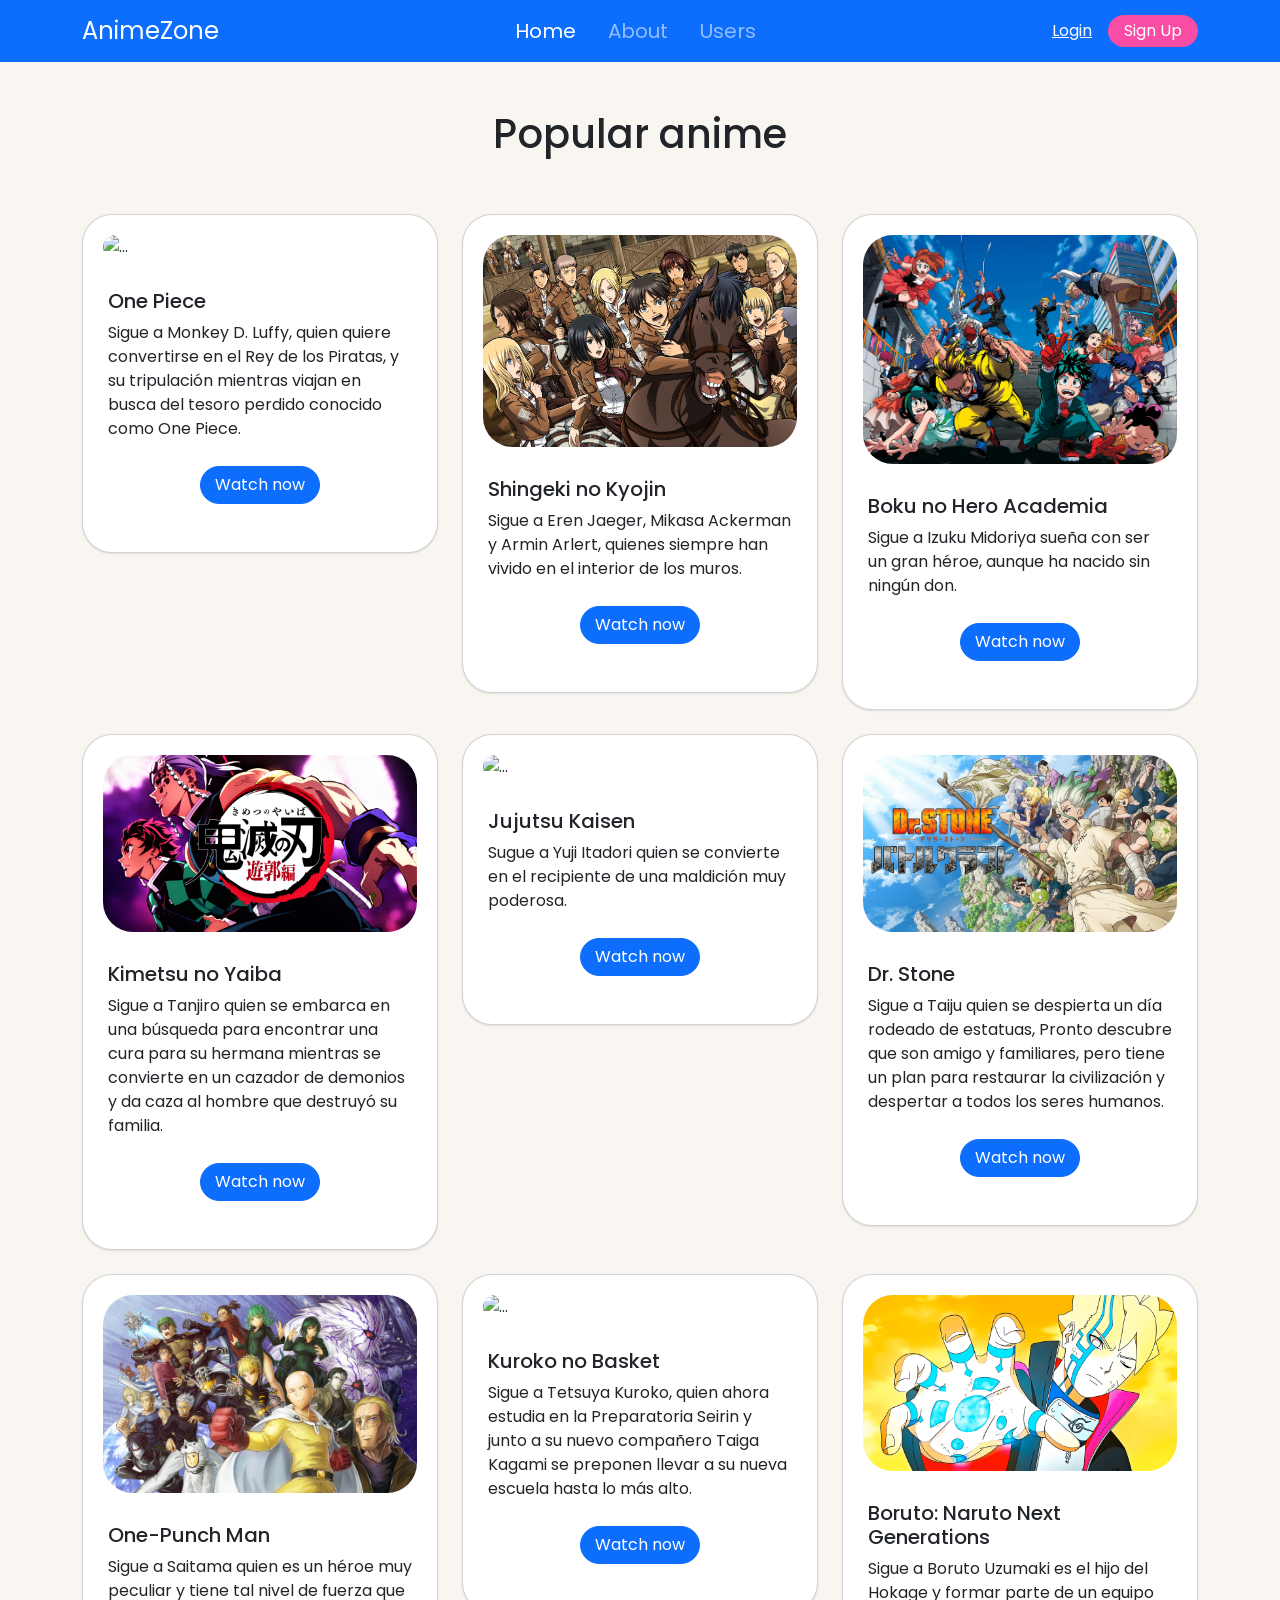
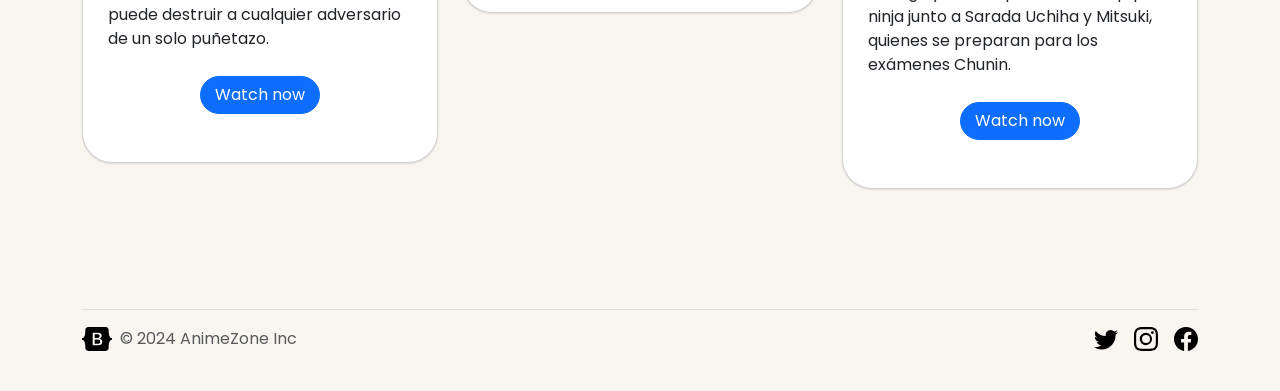
==== popular.html @ 5cd8377d "Sitio Web Responsive con temática libre con bootstrap" ====
<!DOCTYPE html>
<html lang="en">
<head>
    <meta charset="UTF-8">
    <meta name="viewport" content="width=device-width, initial-scale=1.0">
    <meta http-equiv="X-UA-Compatible" content="IE=edge"/>
    <link href="https://cdn.jsdelivr.net/npm/bootstrap@5.3.3/dist/css/bootstrap.min.css" rel="stylesheet" integrity="sha384-QWTKZyjpPEjISv5WaRU9OFeRpok6YctnYmDr5pNlyT2bRjXh0JMhjY6hW+ALEwIH" crossorigin="anonymous">
    <title>AnimeZone</title>
    <link rel="icon" type="image/x-icon" href="img/favicon.png">
    <link rel="stylesheet" href="css/style.css">
</head>
<body>
    <!--Navbar/Header-->
    <nav class="navbar navbar-expand-lg navbar-dark bg-primary">
        <div class="container">
            <!--Logo-->
          <a class="navbar-brand fs-4" href="index.html">AnimeZone</a>
          <!--Togle btn-->
          <button class="navbar-toggler shadow-none border-0" type="button" data-bs-toggle="offcanvas" data-bs-target="#offcanvasNavbar" aria-controls="offcanvasNavbar" aria-label="Toggle navigation">
            <spanfixed-top class="navbar-toggler-icon"auto></span>
          </button>
          <!--SideBar-->
          <div class="sidebar offcanvas offcanvas-start" tabindex="-1" id="offcanvasNavbar" aria-labelledby="offcanvasNavbarLabel">
            <!--SideBar Header-->
            <div class="offcanvas-header text-white border-bottom">
              <h5 class="offcanvas-title" id="offcanvasNavbarLabel">AnimeZone</h5>
              <button type="button" class="btn-close btn-close-white shadow-none" data-bs-dismiss="offcanvas" aria-label="Close"></button>
            </div>
            <!--SideBar body-->
            <div class="offcanvas-body d-flex flex-column flex-lg-row p-4 p-lg-0">
              <ul class="navbar-nav justify-content-center align-items-center fs-5 flex-grow-1 pe-3">
                <li class="nav-item mx-2">
                  <a class="nav-link active" aria-current="page" href="index.html">Home</a>
                </li>
                <li class="nav-item mx-2">
                  <a class="nav-link" href="about.html">About</a>
                </li>
                  <li class="nav-item mx-2">
                    <a class="nav-link" href="users.html">Users</a>
                  </li>
              </ul>
              <!--Login/Sign up-->
              <div class="d-flex flex-column flex-lg-row justify-content-center align-items-center gap-3">
                <a href="login.html" class="text-white">Login</a>
                <a href="signup.html" class="text-white text-decoration-none px-3 py-1 rounded-4" style="background-color: #f94ca4">Sign Up</a>
              </div>
            </div>
          </div>
        </div>
      </nav>





      <div class="container py-5">
        <h1 class="text-center">Popular anime</h1>
        <div class="row row-cols-1 row-cols-md-3 g-4 py-5">

            <div class="col">
                <div class="card">
                    <img src="./img/1.jpeg" class="card-img-top" alt="...">
                    <div class="card-body">
                        <h5 class="card-title">One Piece</h5>
                        <p class="card-text">Sigue a Monkey D. Luffy, quien quiere convertirse en el Rey de los Piratas, y su tripulación mientras viajan en busca del tesoro perdido conocido como One Piece.</p>
                    </div>
                    <div class="mb-5 d-flex justify-content-around">
                        <button class="btn btn-primary">Watch now</button>
                    </div>
                </div>
            </div>

            <div class="col">
                <div class="card">
                    <img src="./img/2.jpg" class="card-img-top" alt="...">
                    <div class="card-body">
                        <h5 class="card-title">Shingeki no Kyojin</h5>
                        <p class="card-text">Sigue a Eren Jaeger, Mikasa Ackerman y Armin Arlert, quienes siempre han vivido en el interior de los muros.</p>
                    </div>
                    <div class="mb-5 d-flex justify-content-around">
                        <button class="btn btn-primary">Watch now</button>
                    </div>
                </div>
            </div>

            <div class="col">
                <div class="card">
                    <img src="./img/3.jpg" class="card-img-top" alt="...">
                    <div class="card-body">
                        <h5 class="card-title">Boku no Hero Academia</h5>
                        <p class="card-text">Sigue a Izuku Midoriya sueña con ser un gran héroe, aunque ha nacido sin ningún don.</p>
                    </div>
                    <div class="mb-5 d-flex justify-content-around">
                        <button class="btn btn-primary">Watch now</button>
                    </div>
                </div>
            </div>

            <div class="col">
                <div class="card">
                    <img src="./img/4.png" class="card-img-top" alt="...">
                    <div class="card-body">
                        <h5 class="card-title">Kimetsu no Yaiba</h5>
                        <p class="card-text">Sigue a Tanjiro quien se embarca en una búsqueda para encontrar una cura para su hermana mientras se convierte en un cazador de demonios y da caza al hombre que destruyó su familia.</p>
                    </div>
                    <div class="mb-5 d-flex justify-content-around">
                        <button class="btn btn-primary">Watch now</button>
                    </div>
                </div>
            </div>

            <div class="col">
                <div class="card">
                    <img src="./img/5.jpeg" class="card-img-top" alt="...">
                    <div class="card-body">
                        <h5 class="card-title">Jujutsu Kaisen</h5>
                        <p class="card-text">Sugue a Yuji Itadori quien se convierte en el recipiente de una maldición muy poderosa.</p>
                    </div>
                    <div class="mb-5 d-flex justify-content-around">
                        <button class="btn btn-primary">Watch now</button>
                    </div>
                </div>
            </div>

            <div class="col">
                <div class="card">
                    <img src="./img/6.jpeg" class="card-img-top" alt="...">
                    <div class="card-body">
                        <h5 class="card-title">Dr. Stone</h5>
                        <p class="card-text">Sigue a Taiju quien se despierta un día rodeado de estatuas, Pronto descubre que son amigo y familiares, pero tiene un plan para restaurar la civilización y despertar a todos los seres humanos. </p>
                    </div>
                    <div class="mb-5 d-flex justify-content-around">
                        <button class="btn btn-primary">Watch now</button>
                    </div>
                </div>
            </div>

            <div class="col">
              <div class="card">
                  <img src="./img/7.png" class="card-img-top" alt="...">
                  <div class="card-body">
                      <h5 class="card-title">One-Punch Man</h5>
                      <p class="card-text">Sigue a Saitama quien es un héroe muy peculiar y tiene tal nivel de fuerza que puede destruir a cualquier adversario de un solo puñetazo.  </p>
                  </div>
                  <div class="mb-5 d-flex justify-content-around">
                      <button class="btn btn-primary">Watch now</button>
                  </div>
              </div>
          </div>

          <div class="col">
            <div class="card">
                <img src="./img/8.png" class="card-img-top" alt="...">
                <div class="card-body">
                    <h5 class="card-title">Kuroko no Basket</h5>
                    <p class="card-text">Sigue a Tetsuya Kuroko, quien ahora estudia en la Preparatoria Seirin y junto a su nuevo compañero Taiga Kagami se preponen llevar a su nueva escuela hasta lo más alto. </p>
                </div>
                <div class="mb-5 d-flex justify-content-around">
                    <button class="btn btn-primary">Watch now</button>
                </div>
            </div>
        </div>

        <div class="col">
          <div class="card">
              <img src="./img/9.png" class="card-img-top" alt="...">
              <div class="card-body">
                  <h5 class="card-title">Boruto: Naruto Next Generations</h5>
                  <p class="card-text">Sigue a Boruto Uzumaki es el hijo del Hokage y formar parte de un equipo ninja junto a Sarada Uchiha y Mitsuki, quienes se preparan para los exámenes Chunin.  </p>
              </div>
              <div class="mb-5 d-flex justify-content-around">
                  <button class="btn btn-primary">Watch now</button>
              </div>
          </div>
      </div>


        </div>
    </div>







      <!--Footer-->   
<svg xmlns="http://www.w3.org/2000/svg" style="display: none;">
    <symbol id="bootstrap" viewBox="0 0 118 94">
      <title>AnimeZone</title>
      <path fill-rule="evenodd" clip-rule="evenodd" d="M24.509 0c-6.733 0-11.715 5.893-11.492 12.284.214 6.14-.064 14.092-2.066 20.577C8.943 39.365 5.547 43.485 0 44.014v5.972c5.547.529 8.943 4.649 10.951 11.153 2.002 6.485 2.28 14.437 2.066 20.577C12.794 88.106 17.776 94 24.51 94H93.5c6.733 0 11.714-5.893 11.491-12.284-.214-6.14.064-14.092 2.066-20.577 2.009-6.504 5.396-10.624 10.943-11.153v-5.972c-5.547-.529-8.934-4.649-10.943-11.153-2.002-6.484-2.28-14.437-2.066-20.577C105.214 5.894 100.233 0 93.5 0H24.508zM80 57.863C80 66.663 73.436 72 62.543 72H44a2 2 0 01-2-2V24a2 2 0 012-2h18.437c9.083 0 15.044 4.92 15.044 12.474 0 5.302-4.01 10.049-9.119 10.88v.277C75.317 46.394 80 51.21 80 57.863zM60.521 28.34H49.948v14.934h8.905c6.884 0 10.68-2.772 10.68-7.727 0-4.643-3.264-7.207-9.012-7.207zM49.948 49.2v16.458H60.91c7.167 0 10.964-2.876 10.964-8.281 0-5.406-3.903-8.178-11.425-8.178H49.948z"></path>
    </symbol>
    <symbol id="facebook" viewBox="0 0 16 16">
      <path d="M16 8.049c0-4.446-3.582-8.05-8-8.05C3.58 0-.002 3.603-.002 8.05c0 4.017 2.926 7.347 6.75 7.951v-5.625h-2.03V8.05H6.75V6.275c0-2.017 1.195-3.131 3.022-3.131.876 0 1.791.157 1.791.157v1.98h-1.009c-.993 0-1.303.621-1.303 1.258v1.51h2.218l-.354 2.326H9.25V16c3.824-.604 6.75-3.934 6.75-7.951z"/>
    </symbol>
    <symbol id="instagram" viewBox="0 0 16 16">
        <path d="M8 0C5.829 0 5.556.01 4.703.048 3.85.088 3.269.222 2.76.42a3.917 3.917 0 0 0-1.417.923A3.927 3.927 0 0 0 .42 2.76C.222 3.268.087 3.85.048 4.7.01 5.555 0 5.827 0 8.001c0 2.172.01 2.444.048 3.297.04.852.174 1.433.372 1.942.205.526.478.972.923 1.417.444.445.89.719 1.416.923.51.198 1.09.333 1.942.372C5.555 15.99 5.827 16 8 16s2.444-.01 3.298-.048c.851-.04 1.434-.174 1.943-.372a3.916 3.916 0 0 0 1.416-.923c.445-.445.718-.891.923-1.417.197-.509.332-1.09.372-1.942C15.99 10.445 16 10.173 16 8s-.01-2.445-.048-3.299c-.04-.851-.175-1.433-.372-1.941a3.926 3.926 0 0 0-.923-1.417A3.911 3.911 0 0 0 13.24.42c-.51-.198-1.092-.333-1.943-.372C10.443.01 10.172 0 7.998 0h.003zm-.717 1.442h.718c2.136 0 2.389.007 3.232.046.78.035 1.204.166 1.486.275.373.145.64.319.92.599.28.28.453.546.598.92.11.281.24.705.275 1.485.039.843.047 1.096.047 3.231s-.008 2.389-.047 3.232c-.035.78-.166 1.203-.275 1.485a2.47 2.47 0 0 1-.599.919c-.28.28-.546.453-.92.598-.28.11-.704.24-1.485.276-.843.038-1.096.047-3.232.047s-2.39-.009-3.233-.047c-.78-.036-1.203-.166-1.485-.276a2.478 2.478 0 0 1-.92-.598 2.48 2.48 0 0 1-.6-.92c-.109-.281-.24-.705-.275-1.485-.038-.843-.046-1.096-.046-3.233 0-2.136.008-2.388.046-3.231.036-.78.166-1.204.276-1.486.145-.373.319-.64.599-.92.28-.28.546-.453.92-.598.282-.11.705-.24 1.485-.276.738-.034 1.024-.044 2.515-.045v.002zm4.988 1.328a.96.96 0 1 0 0 1.92.96.96 0 0 0 0-1.92zm-4.27 1.122a4.109 4.109 0 1 0 0 8.217 4.109 4.109 0 0 0 0-8.217zm0 1.441a2.667 2.667 0 1 1 0 5.334 2.667 2.667 0 0 1 0-5.334z"/>
    </symbol>
    <symbol id="twitter" viewBox="0 0 16 16">
      <path d="M5.026 15c6.038 0 9.341-5.003 9.341-9.334 0-.14 0-.282-.006-.422A6.685 6.685 0 0 0 16 3.542a6.658 6.658 0 0 1-1.889.518 3.301 3.301 0 0 0 1.447-1.817 6.533 6.533 0 0 1-2.087.793A3.286 3.286 0 0 0 7.875 6.03a9.325 9.325 0 0 1-6.767-3.429 3.289 3.289 0 0 0 1.018 4.382A3.323 3.323 0 0 1 .64 6.575v.045a3.288 3.288 0 0 0 2.632 3.218 3.203 3.203 0 0 1-.865.115 3.23 3.23 0 0 1-.614-.057 3.283 3.283 0 0 0 3.067 2.277A6.588 6.588 0 0 1 .78 13.58a6.32 6.32 0 0 1-.78-.045A9.344 9.344 0 0 0 5.026 15z"/>
    </symbol>
  </svg>
  
  <div class="b-example-divider"></div>
  
  <div class="container">
    <footer class="d-flex flex-wrap justify-content-between align-items-center py-3 my-4 border-top">
      <div class="col-md-4 d-flex align-items-center">
        <a href="/" class="mb-3 me-2 mb-md-0 text-muted text-decoration-none lh-1">
          <svg class="bi" width="30" height="24"><use xlink:href="#bootstrap"/></svg>
        </a>
        <span class="mb-3 mb-md-0 text-muted">&copy; 2024 AnimeZone Inc</span>
      </div>
  
      <ul class="nav col-md-4 justify-content-end list-unstyled d-flex">
        <li class="ms-3"><a class="text-muted" href="#"><svg class="bi" width="24" height="24"><use xlink:href="#twitter"/></svg></a></li>
        <li class="ms-3"><a class="text-muted" href="#"><svg class="bi" width="24" height="24"><use xlink:href="#instagram"/></svg></a></li>
        <li class="ms-3"><a class="text-muted" href="#"><svg class="bi" width="24" height="24"><use xlink:href="#facebook"/></svg></a></li>
      </ul>
    </footer>
  </div>
  
    </footer>
  </div>
  
  
      <script src="/docs/5.2/dist/js/bootstrap.bundle.min.js" integrity="sha384-kenU1KFdBIe4zVF0s0G1M5b4hcpxyD9F7jL+jjXkk+Q2h455rYXK/7HAuoJl+0I4" crossorigin="anonymous"></script>
  

      
</body>
<script src="https://cdn.jsdelivr.net/npm/bootstrap@5.3.3/dist/js/bootstrap.bundle.min.js" integrity="sha384-YvpcrYf0tY3lHB60NNkmXc5s9fDVZLESaAA55NDzOxhy9GkcIdslK1eN7N6jIeHz" crossorigin="anonymous"></script>
</html>
---- css/style.css ----
/* POPPINS FONT */
@import url('https://fonts.googleapis.com/css2?family=Poppins:wght@400;500;600;700&display=swap');
*{
    font-family: 'Poppins', sans-serif;
}

/*Index*/
@media (max-width: 991px){
    .sidebar{
        background-color: rgba(255, 255, 255, 0.20);
        backdrop-filter: blur(5px);
    }
}

.card-img-top{
    border-radius: 50px;
    padding: 20px;
}
.card{
    border-radius: 30px;
    box-shadow: rgba(0, 0, 0, 0.1) 0px 1px 2px 0px;
}
.card-body{
    padding: 25px;
    margin-top: -15px;
}
.btn-primary{
    border-radius: 50px;
    width: 120px;
}
.btn-primary:hover{
    background-color: black;
    border: none;
}
h3,h5{
    color: rgb(0, 91, 228);
}



/*Register*/

.side-imagen{
    background-image: url("../img/registro.jpeg");
    background-position: center;
    background-size: cover;
    background-repeat: no-repeat;
    border-radius: 10px 0 0 10px;
    position: relative;
}



/*about*/

*{
    padding: 0;
    margin: 0;
    box-sizing: border-box;
}
body{
        background-color: #f9f6f2;
}
.card-img-top{
    border-radius: 50px;
    padding: 20px;
}
.card{
    border-radius: 30px;
    box-shadow: rgba(0, 0, 0, 0.1) 0px 1px 2px 0px;
}
.card-body{
    padding: 25px;
    margin-top: -15px;
}
.btn-primary{
    border-radius: 50px;
    width: 120px;
}
.btn-primary:hover{
    background-color: black;
    border: none;
}
h3,h5{
    color: rgb(0, 91, 228);
}
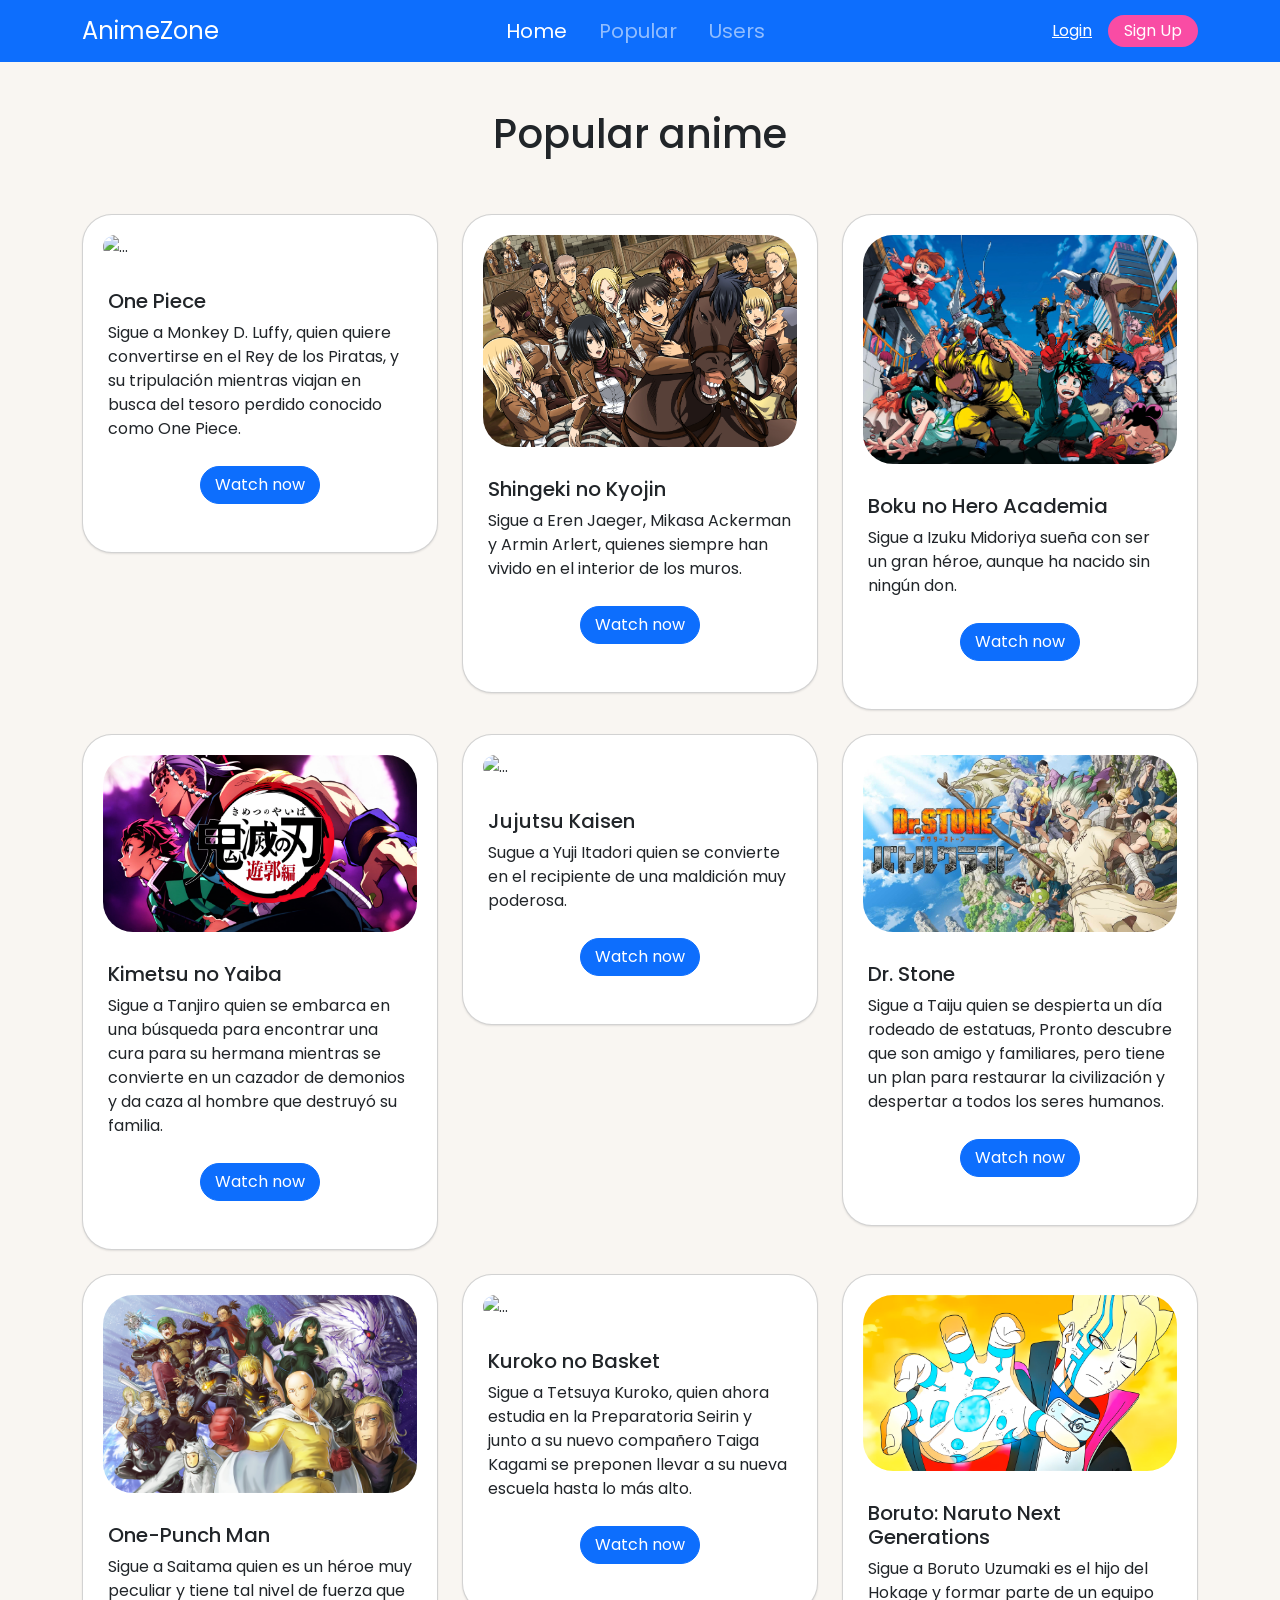
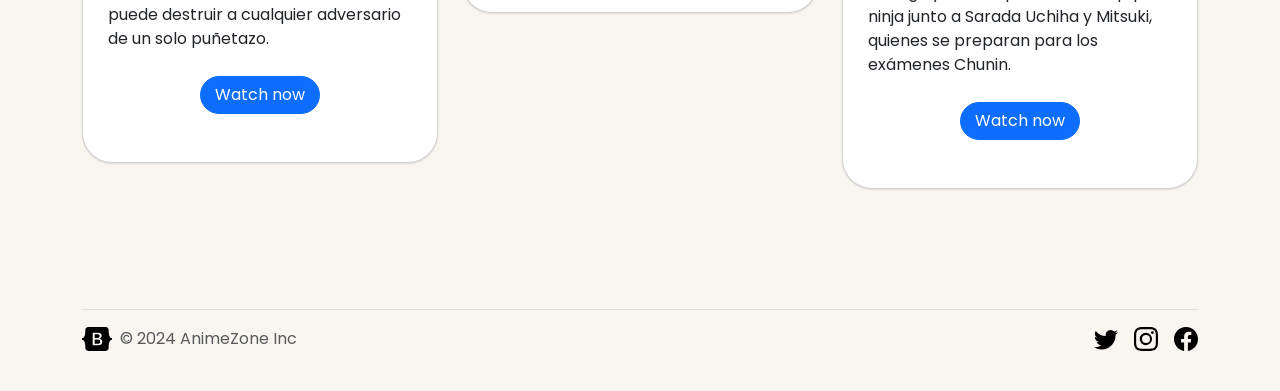
==== commit 5ea1cc3d: "Cambio de About a Popular" ====
--- a/popular.html
+++ b/popular.html
@@ -33,7 +33,7 @@
                   <a class="nav-link active" aria-current="page" href="index.html">Home</a>
                 </li>
                 <li class="nav-item mx-2">
-                  <a class="nav-link" href="about.html">About</a>
+                  <a class="nav-link" href="popular.html">Popular</a>
                 </li>
                   <li class="nav-item mx-2">
                     <a class="nav-link" href="users.html">Users</a>
